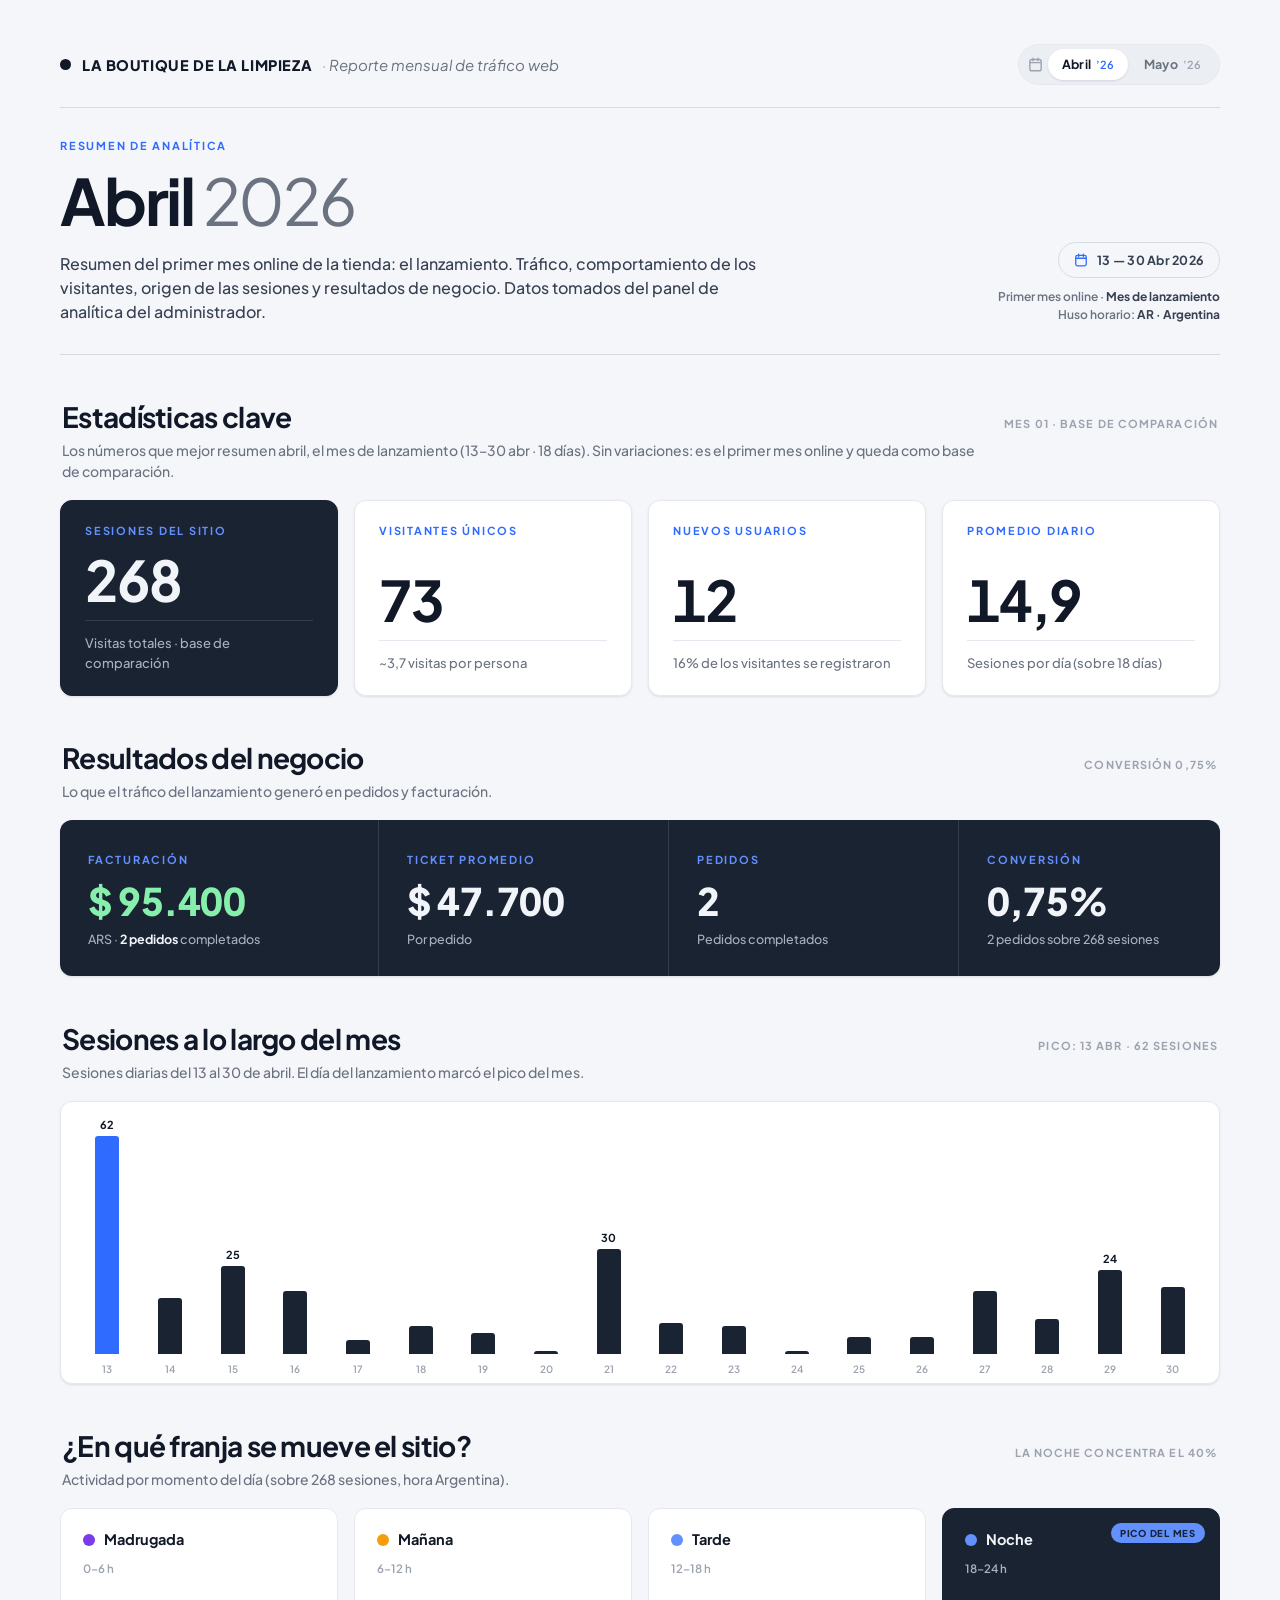
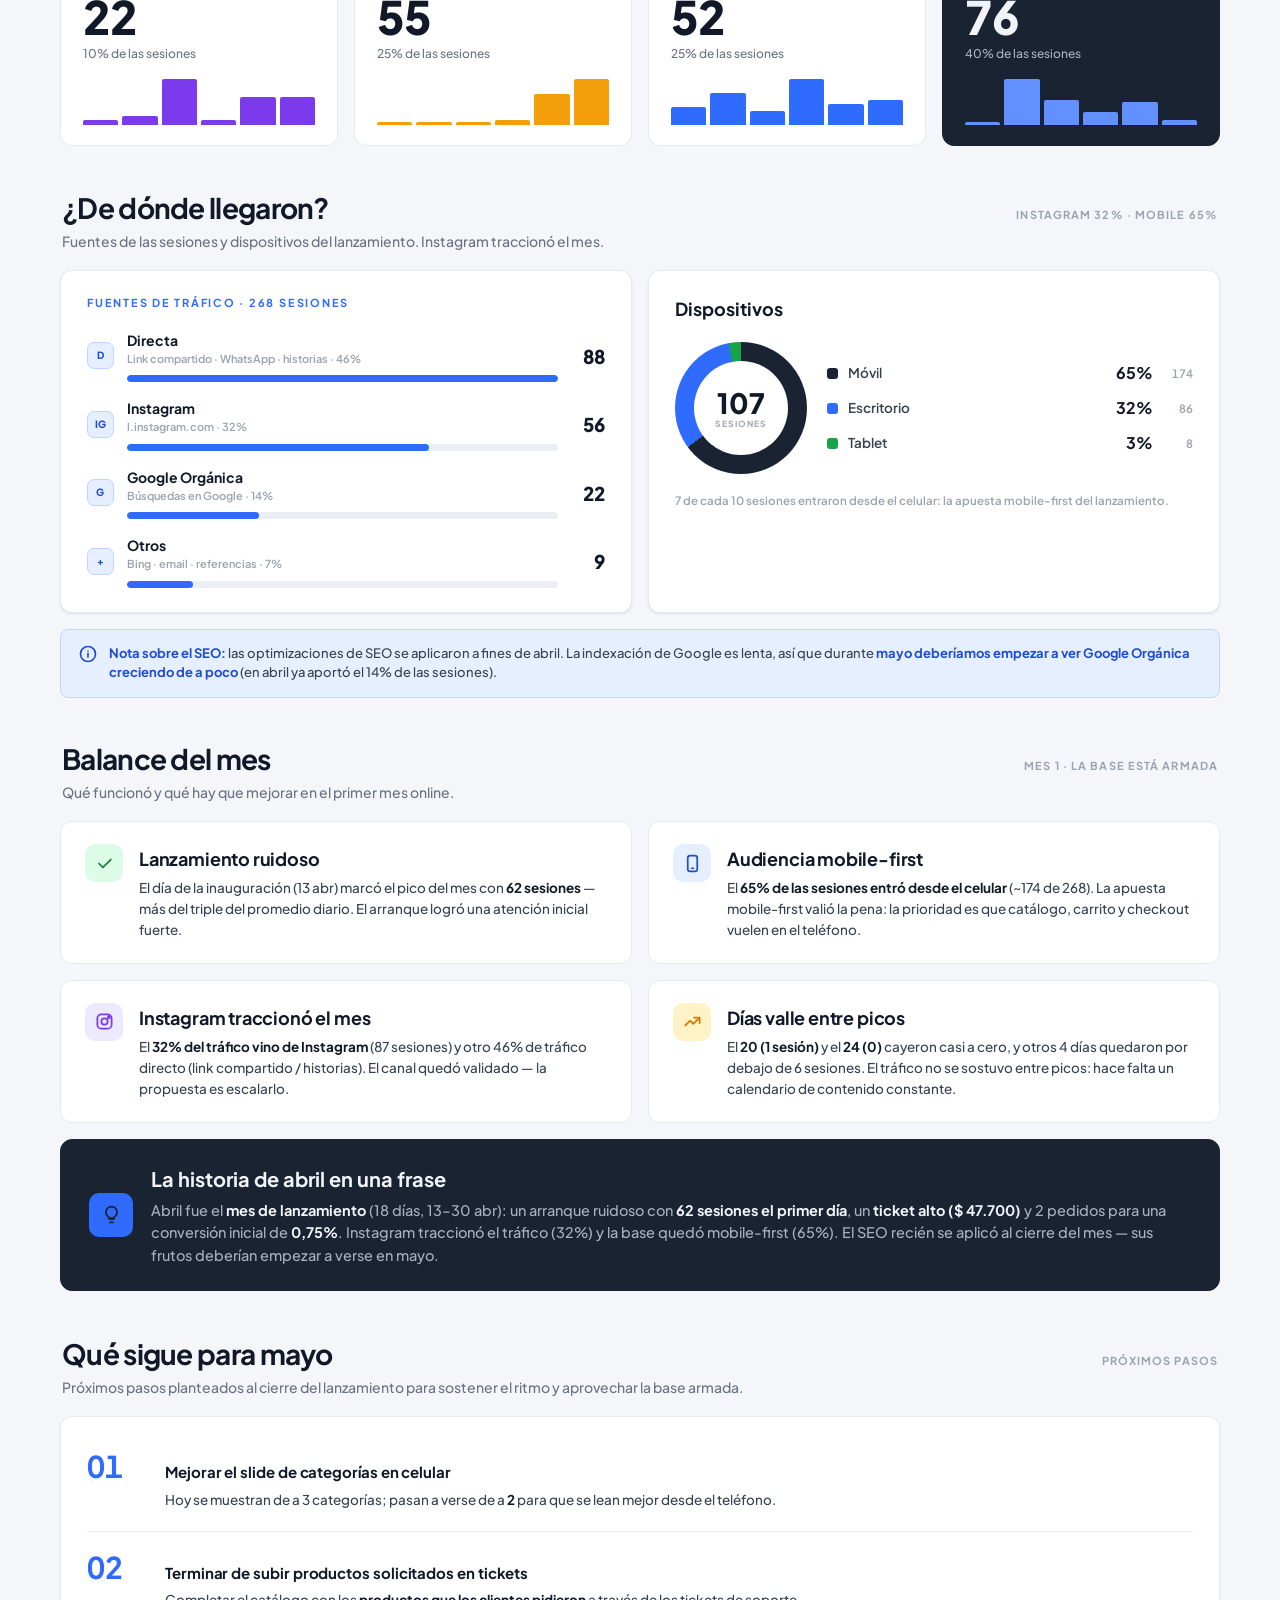
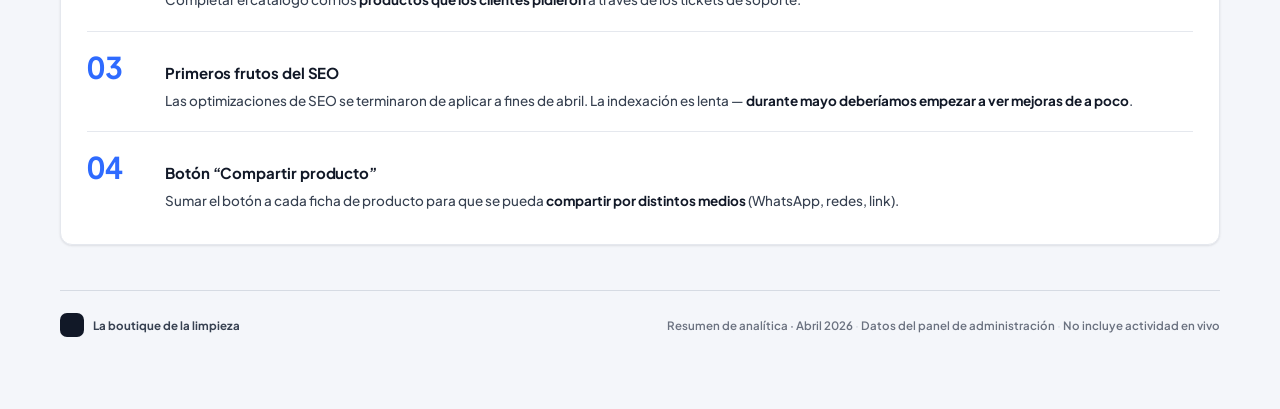
==== abril.html @ a16957ae "Agregar selector de meses y reporte de Abril 2026 - Nuevo selector de meses (.month-switch) en el he" ====
<!DOCTYPE html>
<html lang="es-AR">
<head>
<meta charset="UTF-8">
<meta name="viewport" content="width=device-width, initial-scale=1.0">
<title>Resumen de Analítica · Abril 2026 — La boutique de la limpieza</title>
<link rel="preconnect" href="https://fonts.googleapis.com">
<link rel="preconnect" href="https://fonts.gstatic.com" crossorigin>
<link href="https://fonts.googleapis.com/css2?family=Plus+Jakarta+Sans:wght@400;500;600;700;800&display=swap" rel="stylesheet">
<link rel="stylesheet" href="report.css">
</head>
<body>
<div class="page">

  <!-- ===================================================== HEADER -->
  <header class="report-head" data-screen-label="Encabezado">
    <div class="brand">
      <div class="brand-mark">lb</div>
      <div class="brand-name">
        <b>La boutique de la limpieza</b>
        <span>Reporte mensual de tráfico web</span>
      </div>
      <!-- Selector de meses · para sumar un mes nuevo, agregá un <a> y marcá .is-active el actual -->
      <nav class="month-switch" aria-label="Cambiar de mes">
        <span class="ms-ic" aria-hidden="true"><svg viewBox="0 0 24 24" fill="none" stroke="currentColor" stroke-width="2.2" stroke-linecap="round" stroke-linejoin="round"><rect x="3" y="4" width="18" height="18" rx="3"/><path d="M3 9h18M8 2v4M16 2v4"/></svg></span>
        <a class="ms-item is-active" href="abril.html" aria-current="page">Abril <i>’26</i></a>
        <a class="ms-item" href="index.html">Mayo <i>’26</i></a>
      </nav>
    </div>
    <div class="head-left">
      <p class="report-title">Resumen de Analítica</p>
      <h1 class="report-h1">Abril <em>2026</em></h1>
      <p class="report-desc">Resumen del primer mes online de la tienda: el lanzamiento. Tráfico, comportamiento de los visitantes, origen de las sesiones y resultados de negocio. Datos tomados del panel de analítica del administrador.</p>
    </div>
    <div class="head-right">
      <span class="range-pill">
        <svg viewBox="0 0 24 24" fill="none" stroke="currentColor" stroke-width="2.2" stroke-linecap="round" stroke-linejoin="round"><rect x="3" y="4" width="18" height="18" rx="3"/><path d="M3 9h18M8 2v4M16 2v4"/></svg>
        13 — 30 Abr 2026
      </span>
      <div class="head-meta">
        Primer mes online · <b>Mes de lanzamiento</b><br>
        Huso horario: <b>AR · Argentina</b>
      </div>
    </div>
  </header>

  <!-- ===================================================== HERO KPIs -->
  <section class="section" data-screen-label="KPIs principales">
    <div class="section-head">
      <div>
        <h2 class="section-title">Estadísticas clave</h2>
        <p class="section-sub">Los números que mejor resumen abril, el mes de lanzamiento (13–30 abr · 18 días). Sin variaciones: es el primer mes online y queda como base de comparación.</p>
      </div>
      <span class="section-note">Mes 01 · base de comparación</span>
    </div>
    <div class="grid g-4">
      <div class="card kpi dark">
        <span class="eyebrow">Sesiones del sitio</span>
        <div class="kpi-row">
          <span class="kpi-num tnum">268</span>
        </div>
        <span class="kpi-foot">Visitas totales · base de comparación</span>
      </div>
      <div class="card kpi">
        <span class="eyebrow">Visitantes únicos</span>
        <div class="kpi-row">
          <span class="kpi-num tnum">73</span>
        </div>
        <span class="kpi-foot">~3,7 visitas por persona</span>
      </div>
      <div class="card kpi">
        <span class="eyebrow">Nuevos usuarios</span>
        <div class="kpi-row">
          <span class="kpi-num tnum">12</span>
        </div>
        <span class="kpi-foot">16% de los visitantes se registraron</span>
      </div>
      <div class="card kpi">
        <span class="eyebrow">Promedio diario</span>
        <div class="kpi-row">
          <span class="kpi-num tnum">14,9</span>
        </div>
        <span class="kpi-foot">Sesiones por día (sobre 18 días)</span>
      </div>
    </div>
  </section>

  <!-- ===================================================== BUSINESS BAND -->
  <section class="section" data-screen-label="Resultados de negocio">
    <div class="section-head">
      <div>
        <h2 class="section-title">Resultados del negocio</h2>
        <p class="section-sub">Lo que el tráfico del lanzamiento generó en pedidos y facturación.</p>
      </div>
      <span class="section-note">Conversión 0,75%</span>
    </div>
    <div class="card biz">
      <div class="biz-grid">
        <div class="biz-cell">
          <span class="eyebrow">Facturación</span>
          <div class="biz-num money tnum">$ 95.400</div>
          <span class="biz-foot">ARS · <b>2 pedidos</b> completados</span>
        </div>
        <div class="biz-cell">
          <span class="eyebrow">Ticket promedio</span>
          <div class="biz-num tnum">$ 47.700</div>
          <span class="biz-foot">Por pedido</span>
        </div>
        <div class="biz-cell">
          <span class="eyebrow">Pedidos</span>
          <div class="biz-num tnum">2</div>
          <span class="biz-foot">Pedidos completados</span>
        </div>
        <div class="biz-cell">
          <span class="eyebrow">Conversión</span>
          <div class="biz-num tnum">0,75%</div>
          <span class="biz-foot">2 pedidos sobre 268 sesiones</span>
        </div>
      </div>
    </div>
  </section>

  <!-- ===================================================== DAILY TREND -->
  <section class="section" data-screen-label="Sesiones a lo largo del mes">
    <div class="section-head">
      <div>
        <h2 class="section-title">Sesiones a lo largo del mes</h2>
        <p class="section-sub">Sesiones diarias del 13 al 30 de abril. El día del lanzamiento marcó el pico del mes.</p>
      </div>
      <span class="section-note">Pico: 13 abr · 62 sesiones</span>
    </div>
    <div class="card chart-wrap">
      <div class="bars" id="dailyBars"></div>
      <div class="axis-row" id="dailyAxis"></div>
    </div>
  </section>

  <!-- ===================================================== TIME OF DAY -->
  <section class="section" data-screen-label="Cuándo nos visitan">
    <div class="section-head">
      <div>
        <h2 class="section-title">¿En qué franja se mueve el sitio?</h2>
        <p class="section-sub">Actividad por momento del día (sobre 268 sesiones, hora Argentina).</p>
      </div>
      <span class="section-note">La noche concentra el 40%</span>
    </div>
    <div class="tod-grid" id="todGrid"></div>
  </section>

  <!-- ===================================================== ORIGEN / SOURCES + DEVICES -->
  <section class="section" data-screen-label="De dónde llegan">
    <div class="section-head">
      <div>
        <h2 class="section-title">¿De dónde llegaron?</h2>
        <p class="section-sub">Fuentes de las sesiones y dispositivos del lanzamiento. Instagram traccionó el mes.</p>
      </div>
      <span class="section-note">Instagram 32% · Mobile 65%</span>
    </div>
    <div class="grid g-2">
      <div class="card pad">
        <div class="section-head" style="margin:0 0 18px;">
          <span class="eyebrow">Fuentes de tráfico · 268 sesiones</span>
        </div>
        <div class="bar-list" id="sources"></div>
      </div>
      <div class="card donut-card">
        <h4>Dispositivos</h4>
        <div class="donut-body">
          <div class="donut" id="donutDevice"><div class="donut-center"><span class="dc-label">Sesiones</span><span class="dc-num">268</span></div></div>
          <div class="legend" id="legendDevice"></div>
        </div>
        <p style="font-size:11.5px; color:var(--label); font-weight:600; margin:18px 0 0; line-height:1.5;">7 de cada 10 sesiones entraron desde el celular: la apuesta mobile-first del lanzamiento.</p>
      </div>
    </div>

    <div class="cmp-note" style="margin-top:16px; margin-bottom:0;">
      <svg viewBox="0 0 24 24" fill="none" stroke="currentColor" stroke-width="2.2" stroke-linecap="round" stroke-linejoin="round"><circle cx="12" cy="12" r="10"/><path d="M12 16v-5M12 8h.01"/></svg>
      <p><b>Nota sobre el SEO:</b> las optimizaciones de SEO se aplicaron a fines de abril. La indexación de Google es lenta, así que durante <b>mayo deberíamos empezar a ver Google Orgánica creciendo de a poco</b> (en abril ya aportó el 14% de las sesiones).</p>
    </div>
  </section>

  <!-- ===================================================== INSIGHTS / BALANCE -->
  <section class="section" data-screen-label="Balance del mes">
    <div class="section-head">
      <div>
        <h2 class="section-title">Balance del mes</h2>
        <p class="section-sub">Qué funcionó y qué hay que mejorar en el primer mes online.</p>
      </div>
      <span class="section-note">Mes 1 · la base está armada</span>
    </div>
    <div class="insight-grid">
      <div class="insight">
        <div class="insight-ic ic-green"><svg viewBox="0 0 24 24" fill="none" stroke="currentColor" stroke-width="2.2" stroke-linecap="round" stroke-linejoin="round"><path d="M5 12l5 5L20 7"/></svg></div>
        <div>
          <h4>Lanzamiento ruidoso</h4>
          <p>El día de la inauguración (13 abr) marcó el pico del mes con <b>62 sesiones</b> — más del triple del promedio diario. El arranque logró una atención inicial fuerte.</p>
        </div>
      </div>
      <div class="insight">
        <div class="insight-ic ic-blue"><svg viewBox="0 0 24 24" fill="none" stroke="currentColor" stroke-width="2.2" stroke-linecap="round" stroke-linejoin="round"><rect x="6" y="2" width="12" height="20" rx="3"/><path d="M11 18h2"/></svg></div>
        <div>
          <h4>Audiencia mobile-first</h4>
          <p>El <b>65% de las sesiones entró desde el celular</b> (~174 de 268). La apuesta mobile-first valió la pena: la prioridad es que catálogo, carrito y checkout vuelen en el teléfono.</p>
        </div>
      </div>
      <div class="insight">
        <div class="insight-ic ic-purple"><svg viewBox="0 0 24 24" fill="none" stroke="currentColor" stroke-width="2.2" stroke-linecap="round" stroke-linejoin="round"><rect x="3" y="3" width="18" height="18" rx="5"/><circle cx="12" cy="12" r="4"/><circle cx="17.5" cy="6.5" r="1.3"/></svg></div>
        <div>
          <h4>Instagram traccionó el mes</h4>
          <p>El <b>32% del tráfico vino de Instagram</b> (87 sesiones) y otro 46% de tráfico directo (link compartido / historias). El canal quedó validado — la propuesta es escalarlo.</p>
        </div>
      </div>
      <div class="insight">
        <div class="insight-ic ic-amber"><svg viewBox="0 0 24 24" fill="none" stroke="currentColor" stroke-width="2.2" stroke-linecap="round" stroke-linejoin="round"><path d="M3 17l6-6 4 4 7-7"/><path d="M14 7h7v7"/></svg></div>
        <div>
          <h4>Días valle entre picos</h4>
          <p>El <b>20 (1 sesión)</b> y el <b>24 (0)</b> cayeron casi a cero, y otros 4 días quedaron por debajo de 6 sesiones. El tráfico no se sostuvo entre picos: hace falta un calendario de contenido constante.</p>
        </div>
      </div>
    </div>

    <div class="takeaway">
      <div class="insight-ic"><svg viewBox="0 0 24 24" fill="none" stroke="currentColor" stroke-width="2.2" stroke-linecap="round" stroke-linejoin="round"><path d="M9 18h6M10 22h4M12 2a7 7 0 0 0-4 12.7c.6.5 1 1.2 1 2h6c0-.8.4-1.5 1-2A7 7 0 0 0 12 2z"/></svg></div>
      <div>
        <h4>La historia de abril en una frase</h4>
        <p>Abril fue el <b>mes de lanzamiento</b> (18 días, 13–30 abr): un arranque ruidoso con <b>62 sesiones el primer día</b>, un <b>ticket alto ($ 47.700)</b> y 2 pedidos para una conversión inicial de <b>0,75%</b>. Instagram traccionó el tráfico (32%) y la base quedó mobile-first (65%). El SEO recién se aplicó al cierre del mes — sus frutos deberían empezar a verse en mayo.</p>
      </div>
    </div>
  </section>

  <!-- ===================================================== PRÓXIMO MES -->
  <section class="section" data-screen-label="Qué sigue para mayo">
    <div class="section-head">
      <div>
        <h2 class="section-title">Qué sigue para mayo</h2>
        <p class="section-sub">Próximos pasos planteados al cierre del lanzamiento para sostener el ritmo y aprovechar la base armada.</p>
      </div>
      <span class="section-note">Próximos pasos</span>
    </div>
    <div class="card pad next-list">
      <div class="nl-row">
        <span class="nl-n">01</span>
        <div class="nl-body">
          <h5>Mejorar el slide de categorías en celular</h5>
          <p>Hoy se muestran de a 3 categorías; pasan a verse de a <b>2</b> para que se lean mejor desde el teléfono.</p>
        </div>
      </div>
      <div class="nl-row">
        <span class="nl-n">02</span>
        <div class="nl-body">
          <h5>Terminar de subir productos solicitados en tickets</h5>
          <p>Completar el catálogo con los <b>productos que los clientes pidieron</b> a través de los tickets de soporte.</p>
        </div>
      </div>
      <div class="nl-row">
        <span class="nl-n">03</span>
        <div class="nl-body">
          <h5>Primeros frutos del SEO</h5>
          <p>Las optimizaciones de SEO se terminaron de aplicar a fines de abril. La indexación es lenta — <b>durante mayo deberíamos empezar a ver mejoras de a poco</b>.</p>
        </div>
      </div>
      <div class="nl-row">
        <span class="nl-n">04</span>
        <div class="nl-body">
          <h5>Botón “Compartir producto”</h5>
          <p>Sumar el botón a cada ficha de producto para que se pueda <b>compartir por distintos medios</b> (WhatsApp, redes, link).</p>
        </div>
      </div>
    </div>
  </section>

  <!-- ===================================================== FOOTER -->
  <footer class="report-foot">
    <span class="ft-brand">
      <span class="brand-mark" style="width:24px;height:24px;font-size:11px;border-radius:7px;">lb</span>
      La boutique de la limpieza
    </span>
    <span>Resumen de analítica · Abril 2026 <span class="dotsep">·</span> Datos del panel de administración <span class="dotsep">·</span> No incluye actividad en vivo</span>
  </footer>

</div>

<script src="charts-abril.js"></script>
<script src="animations.js"></script>
<template id="__bundler_thumbnail">
<svg viewBox="0 0 100 100" xmlns="http://www.w3.org/2000/svg">
  <rect width="100" height="100" rx="20" fill="#2f6bff"/>
  <rect x="30" y="52" width="9" height="18" rx="2.5" fill="#bcd0ff"/>
  <rect x="45.5" y="40" width="9" height="30" rx="2.5" fill="#ffffff"/>
  <rect x="61" y="30" width="9" height="40" rx="2.5" fill="#8fe3b6"/>
  <circle cx="34.5" cy="34" r="4" fill="#ffffff"/>
  <path d="M34.5 34 L50 26 L65.5 22" stroke="#ffffff" stroke-width="3" fill="none" stroke-linecap="round" stroke-linejoin="round"/>
</svg>
</template>
</body>
</html>
---- report.css ----
/* ============================================================
   La Boutique de la Limpieza — Editorial report system "DE CASO"
   Lifted from the April 2026 PDF: warm cream surfaces, high-contrast
   serif display (italic + bold roman), gold/camel accent, and a card
   system mixing near-black, cream and gold cards with serif numerals.
   ============================================================ */

:root {
  /* ---- type (unified sans, modern dashboard look) ---- */
  --sans: "Plus Jakarta Sans", "Hanken Grotesk", "Inter", -apple-system, BlinkMacSystemFont, "Segoe UI", sans-serif;
  --serif: var(--sans);

  /* ---- light surfaces (admin-panel style) ---- */
  --bg: #F4F6FA;          /* page bg — cool light gray */
  --bg-2: #EBEEF3;        /* track / well */
  --card: #FFFFFF;        /* pure white card */
  --ink-card: #1A2332;    /* dark navy card (used sparingly) */
  --ink-card-2: #243049;
  --gold-card: #2F6BFF;   /* primary blue accent fill (was camel gold) */
  --border: #E5E8EE;      /* cool hairline */
  --border-strong: #D6DBE3;
  --border-dark: rgba(255,255,255,.12);

  /* ---- ink ---- */
  --ink: #111827;         /* near-black text */
  --ink-2: #374151;       /* dark gray */
  --ink-3: #6B7280;       /* medium gray */
  --label: #9CA3AF;       /* muted label */
  --on-dark: #F1F4F9;     /* text on dark cards */
  --on-dark-soft: #A8B0C2;
  --on-gold: #FFFFFF;     /* text on blue accent cards */
  --on-gold-soft: #DCE6FF;

  /* ---- BLUE accent (mapped over former gold tokens for HTML compat) ---- */
  --gold: #2F6BFF;        /* primary blue (eyebrows / accents) */
  --gold-bright: #6390FF; /* blue lighter (for dark backgrounds) */
  --gold-deep: #1F4DCF;   /* blue darker */
  --gold-soft: #E6EFFF;   /* blue tint background */
  --gold-line: #BFD4FF;   /* blue light border */

  /* ---- chart spectrum (modern, cool) ---- */
  --c-indigo: #6366F1;
  --c-orange: #F59E0B;
  --c-yellow: #FCD34D;
  --c-tan:    #2F6BFF;

  /* ---- semantics (clean, dashboard) ---- */
  --green: #16A34A;
  --green-ink: #15803D;
  --green-050: #DCFCE7;
  --red: #DC2626;
  --red-050: #FEE2E2;
  --amber: #D97706;
  --amber-050: #FEF3C7;
  --purple: #7C3AED;
  --purple-050: #EDE9FE;

  /* ---- shape ---- */
  --r-card: 12px;
  --r-inner: 8px;
  --r-pill: 999px;
  --sh-card: 0 1px 2px rgba(17,24,39,.05), 0 1px 3px rgba(17,24,39,.06);
  --sh-soft: 0 1px 2px rgba(17,24,39,.04), 0 12px 28px -14px rgba(17,24,39,.14);

  --maxw: 1240px;
}

* { box-sizing: border-box; }
html { -webkit-text-size-adjust: 100%; }

body {
  margin: 0;
  font-family: var(--sans);
  background: var(--bg);
  color: var(--ink);
  line-height: 1.5;
  font-weight: 500;
  -webkit-font-smoothing: antialiased;
  text-rendering: optimizeLegibility;
}

.page { max-width: var(--maxw); margin: 0 auto; padding: 44px 40px 72px; }

.tnum { font-variant-numeric: tabular-nums; font-feature-settings: "tnum" 1; }
.serif { font-family: var(--serif); }

/* ------------------------------------------------------------ section scaffolding */
.section { margin-top: 46px; }
.section-head {
  display: flex; align-items: baseline; justify-content: space-between;
  gap: 18px; margin: 0 2px 18px;
}
.section-title {
  font-family: var(--serif);
  font-size: 28px; font-weight: 700; letter-spacing: -0.025em;
  color: var(--ink); margin: 0; line-height: 1.15;
}
.section-sub { font-size: 14px; color: var(--ink-3); margin: 7px 0 0; font-weight: 500; }
.section-note {
  font-size: 11px; color: var(--label); font-weight: 700; white-space: nowrap;
  letter-spacing: .1em; text-transform: uppercase;
}

.eyebrow {
  font-size: 11px; font-weight: 700; letter-spacing: .16em; text-transform: uppercase;
  color: var(--gold);
}

/* ------------------------------------------------------------ card */
.card {
  background: var(--card);
  border: 1px solid var(--border);
  border-radius: var(--r-card);
  box-shadow: var(--sh-card);
}
.card.pad { padding: 24px 26px; }

.grid { display: grid; gap: 16px; }
.g-2 { grid-template-columns: repeat(2, 1fr); }
.g-3 { grid-template-columns: repeat(3, 1fr); }
.g-4 { grid-template-columns: repeat(4, 1fr); }

/* ============================================================ HEADER (web report) */
.report-head {
  position: relative;
  display: grid;
  grid-template-columns: minmax(0, 1fr) auto;
  grid-template-areas:
    "brand brand"
    "title meta";
  column-gap: 28px;
  padding: 0 0 30px;
  border-bottom: 1px solid var(--border-strong);
}
.report-head::after { display: none; }
.report-head .head-left { grid-area: title; }

/* top utility bar (brand + month switcher) */
.brand {
  grid-area: brand;
  display: flex; align-items: center; gap: 11px; flex-wrap: wrap; row-gap: 12px;
  padding-bottom: 22px; margin-bottom: 0;
  border-bottom: 1px solid var(--border-strong);
}
.brand-mark {
  width: 11px; height: 11px; border-radius: 50%;
  background: var(--ink); color: transparent;
  display: inline-block; font-size: 0; box-shadow: none; flex: none;
}
.brand-name { display: flex; align-items: baseline; gap: 10px; line-height: 1; }
.brand-name b { font-size: 14.5px; font-weight: 800; letter-spacing: .04em; text-transform: uppercase; color: var(--ink); }
.brand-name span {
  font-family: var(--serif); font-style: italic; font-size: 15px;
  color: var(--ink-3); font-weight: 400; letter-spacing: 0; text-transform: none;
}
.brand-name span::before { content: "·  "; color: var(--label); font-style: normal; }

.report-title {
  font-size: 11px; font-weight: 700; color: var(--gold);
  letter-spacing: .16em; text-transform: uppercase; margin: 30px 0 14px;
}
.report-h1 {
  font-family: var(--serif);
  font-size: 64px; font-weight: 700; letter-spacing: -0.035em;
  margin: 0; color: var(--ink); line-height: 1.0;
}
.report-h1 em { font-style: normal; font-weight: 400; color: var(--ink-3); }
.report-desc {
  font-size: 16px; color: var(--ink-2); margin: 20px 0 0; max-width: 60ch; font-weight: 500;
}

.head-right { display: flex; flex-direction: column; align-items: flex-end; gap: 12px; }
.range-pill {
  display: inline-flex; align-items: center; gap: 9px;
  background: transparent; border: 1px solid var(--border-strong);
  color: var(--ink-2); font-weight: 700; font-size: 12.5px;
  padding: 8px 15px; border-radius: var(--r-pill); white-space: nowrap;
  letter-spacing: .02em;
}
.range-pill svg { width: 14px; height: 14px; color: var(--gold); }
.head-meta { text-align: right; font-size: 12px; color: var(--ink-3); font-weight: 600; }
.head-meta b { color: var(--ink-2); }

/* the web-report header: date + meta sit bottom-right, aligned with the title */
.report-head .head-right {
  grid-area: meta;
  position: static;
  align-self: end;
  flex-direction: column; align-items: flex-end;
  gap: 10px; height: auto;
}

/* ---- month switcher (segmented control) ---- */
.month-switch {
  margin-left: auto;
  display: inline-flex; align-items: center; gap: 2px;
  padding: 4px 4px 4px 9px;
  background: var(--bg-2);
  border: 1px solid var(--border);
  border-radius: var(--r-pill);
}
.month-switch .ms-ic { display: inline-flex; color: var(--label); margin-right: 3px; }
.month-switch .ms-ic svg { width: 15px; height: 15px; }
.ms-item {
  display: inline-flex; align-items: baseline; gap: 5px;
  padding: 6px 14px; border-radius: var(--r-pill);
  font-size: 12.5px; font-weight: 700; color: var(--ink-3);
  text-decoration: none; letter-spacing: .01em; white-space: nowrap;
  transition: background .15s ease, color .15s ease, box-shadow .15s ease;
}
.ms-item i { font-style: normal; font-size: 11px; font-weight: 600; color: var(--label); }
.ms-item:hover { color: var(--ink); background: rgba(17,24,39,.05); }
.ms-item.is-active { background: var(--card); color: var(--ink); box-shadow: var(--sh-card); cursor: default; }
.ms-item.is-active i { color: var(--gold); }

/* header stacks on narrow screens */
@media (max-width: 720px) {
  .report-head {
    grid-template-columns: 1fr;
    grid-template-areas: "brand" "title" "meta";
  }
  .report-head .head-right { align-items: flex-start; margin-top: 18px; }
  .head-meta { text-align: left; }
  .month-switch { margin-left: 0; }
}

/* ============================================================ KPI cards */
.kpi {
  position: relative;
  padding: 22px 24px 22px;
  display: flex; flex-direction: column; gap: 0;
  min-height: 196px;
}
.kpi::before { display: none; }
.kpi .eyebrow { color: var(--gold); }
.kpi-row { display: flex; align-items: flex-start; justify-content: space-between; gap: 10px; margin-top: auto; }
.kpi-num {
  font-family: var(--serif);
  font-size: 56px; font-weight: 700; letter-spacing: -0.035em;
  color: var(--ink); line-height: 1.0;
}
.kpi-num small { font-size: 30px; font-weight: 700; margin-right: 1px; }
.kpi-foot {
  font-size: 13px; color: var(--ink-3); font-weight: 500; margin-top: 13px;
  padding-top: 13px; border-top: 1px solid var(--border);
}
.kpi-cap { font-size: 13.5px; color: var(--ink-2); font-weight: 500; margin-top: 9px; }

/* dark KPI variant */
.kpi.dark { background: var(--ink-card); border-color: var(--ink-card); }
.kpi.dark .eyebrow { color: var(--gold-bright); }
.kpi.dark .kpi-num { color: var(--on-dark); }
.kpi.dark .kpi-cap { color: var(--on-dark-soft); }
.kpi.dark .kpi-foot { color: var(--on-dark-soft); border-top-color: var(--border-dark); }

/* gold KPI variant */
.kpi.gold { background: var(--gold-card); border-color: var(--gold-card); }
.kpi.gold .eyebrow { color: var(--on-gold-soft); }
.kpi.gold .kpi-num { color: var(--on-gold); }
.kpi.gold .kpi-cap { color: var(--on-gold); opacity: .92; }
.kpi.gold .kpi-foot { color: var(--on-gold); opacity: .92; border-top-color: rgba(255,255,255,.22); }

/* tiny corner icon for kpi cards */
.kpi-ic { position: absolute; top: 22px; right: 24px; width: 17px; height: 17px; color: var(--gold); opacity: .85; }
.kpi.dark .kpi-ic { color: var(--gold-bright); }
.kpi.gold .kpi-ic { color: var(--on-gold); opacity: .8; }

/* delta pill */
.delta {
  display: inline-flex; align-items: center; gap: 4px;
  font-size: 12px; font-weight: 700; font-family: var(--sans);
  padding: 4px 10px; border-radius: var(--r-pill); white-space: nowrap; letter-spacing: .01em;
}
.delta.up { background: var(--green-050); color: var(--green-ink); }
.delta.down { background: var(--red-050); color: var(--red); }
.delta.flat { background: var(--bg-2); color: var(--ink-3); }

/* ============================================================ BUSINESS BAND */
.biz { background: var(--ink-card); border: none; color: var(--on-dark); border-radius: var(--r-card); }
.biz .biz-grid { display: grid; grid-template-columns: 1.1fr 1fr 1fr .9fr; gap: 0; }
.biz-cell { padding: 26px 28px; border-right: 1px solid var(--border-dark); }
.biz-cell:last-child { border-right: none; }
.biz-cell .eyebrow { color: var(--gold-bright); }
.biz-num { font-family: var(--serif); font-size: 38px; font-weight: 800; letter-spacing: -0.02em; margin: 12px 0 6px; color: var(--on-dark); line-height: 1; }
.biz-num.money { color: #86EFAC; }
.biz-foot { font-size: 12.5px; color: var(--on-dark-soft); font-weight: 500; }
.biz-foot b { color: var(--on-dark); font-weight: 700; }

/* ============================================================ FUNNEL */
.funnel { display: flex; flex-direction: column; gap: 12px; }
.funnel-row { display: grid; grid-template-columns: 150px 1fr 104px; align-items: center; gap: 16px; }
.funnel-label { font-size: 14px; font-weight: 700; color: var(--ink); }
.funnel-label small { display: block; font-size: 11px; color: var(--label); font-weight: 600; margin-top: 1px; }
.funnel-bar-track { height: 30px; border-radius: 7px; background: var(--bg-2); overflow: hidden; }
.funnel-bar { height: 100%; border-radius: 7px; background: var(--gold-card); display: flex; align-items: center; }
.funnel-bar.tail { background: var(--ink-card); }
.funnel-val { font-family: var(--serif); font-size: 22px; font-weight: 800; color: var(--ink); text-align: right; }
.funnel-rate { font-size: 11px; font-weight: 600; color: var(--ink-3); font-family: var(--sans); }

/* ============================================================ DAILY CHART */
.chart-wrap { padding: 12px 14px 6px; }
.bars { display: flex; align-items: flex-end; gap: 6px; height: 240px; padding: 22px 4px 0; }
.bar-col { flex: 1; display: flex; flex-direction: column; align-items: center; height: 100%; justify-content: flex-end; min-width: 0; }
.bar { width: 100%; max-width: 24px; border-radius: 3px 3px 0 0; background: var(--ink-card); position: relative; }
.bar.peak { background: var(--gold-card); }
.bar-cap { position: absolute; top: -19px; left: 50%; transform: translateX(-50%); font-size: 11px; font-weight: 700; color: var(--ink); white-space: nowrap; font-family: var(--serif); }
.bar-x { font-size: 10px; color: var(--label); font-weight: 600; margin-top: 8px; white-space: nowrap; }
.axis-row { display: flex; gap: 6px; padding: 0 4px; }
.axis-row .bar-col { height: auto; }
.chart-legend { display: flex; align-items: center; gap: 16px; justify-content: flex-end; }
.chart-legend span { display: inline-flex; align-items: center; gap: 6px; font-size: 11px; font-weight: 600; color: var(--ink-3); letter-spacing: .04em; text-transform: uppercase; }
.chart-legend i { width: 10px; height: 10px; border-radius: 2px; }

/* ============================================================ TIME OF DAY */
.tod-grid { display: grid; grid-template-columns: repeat(4, 1fr); gap: 16px; }
.tod { padding: 20px 22px; border-radius: var(--r-card); border: 1px solid var(--border); background: var(--card); position: relative; overflow: hidden; }
.tod.is-peak { background: var(--ink-card); border-color: var(--ink-card); }
.tod-top { display: flex; align-items: center; justify-content: space-between; gap: 8px; margin-bottom: 4px; }
.tod-name { display: flex; align-items: center; gap: 9px; font-weight: 700; font-size: 14.5px; color: var(--ink); }
.tod.is-peak .tod-name { color: var(--on-dark); }
.tod-dot { width: 12px; height: 12px; border-radius: 50%; flex: none; }
.tod-hours { font-size: 11.5px; color: var(--label); font-weight: 600; }
.tod.is-peak .tod-hours { color: var(--on-dark-soft); }
.tod-num { font-family: var(--serif); font-size: 46px; font-weight: 800; letter-spacing: -0.02em; line-height: 1; margin-top: 14px; color: var(--ink); }
.tod.is-peak .tod-num { color: var(--on-dark); }
.tod-share { font-size: 12px; color: var(--ink-3); font-weight: 500; margin-top: 6px; }
.tod.is-peak .tod-share { color: var(--on-dark-soft); }
.tod-spark { display: flex; align-items: flex-end; gap: 4px; height: 46px; margin-top: 16px; }
.tod-spark i { flex: 1; border-radius: 2px 2px 0 0; min-height: 3px; display: block; }
.peak-tag { position: absolute; top: 14px; right: 14px; background: var(--gold-bright); color: var(--ink-card); font-size: 9.5px; font-weight: 800; letter-spacing: .08em; padding: 3px 9px; border-radius: var(--r-pill); text-transform: uppercase; }

/* ============================================================ DONUTS */
.donut-card { padding: 24px 26px; }
.donut-card > h4 { font-family: var(--serif); font-size: 18px; font-weight: 700; margin: 0 0 20px; color: var(--ink); }
.donut-card.on-dark { background: var(--ink-card); border-color: var(--ink-card); }
.donut-card.on-dark > h4 { color: var(--on-dark); }
.donut-body { display: flex; align-items: center; gap: 20px; }
.donut { width: 132px; height: 132px; border-radius: 50%; flex: none; position: relative; }
.donut::after { content: ""; position: absolute; inset: 19px; background: var(--card); border-radius: 50%; }
.donut-card.on-dark .donut::after { background: var(--ink-card); }
.donut-center { position: absolute; inset: 0; display: flex; flex-direction: column; align-items: center; justify-content: center; gap: 2px; text-align: center; z-index: 2; line-height: 1; }
.donut-center .dc-num { font-family: var(--serif); font-size: 28px; font-weight: 800; color: var(--ink); letter-spacing: -0.01em; line-height: 1; order: 1; }
.donut-center .dc-label { font-size: 8.5px; font-weight: 700; letter-spacing: .12em; text-transform: uppercase; color: var(--label); line-height: 1.1; max-width: 80px; order: 2; }
.donut-card.on-dark .dc-num { color: var(--on-dark); }
.legend { display: flex; flex-direction: column; gap: 11px; flex: 1; min-width: 0; }
.legend-row { display: flex; align-items: center; gap: 10px; font-size: 13.5px; }
.legend-dot { width: 11px; height: 11px; border-radius: 3px; flex: none; }
.legend-name { color: var(--ink-2); font-weight: 600; flex: 1; }
.legend-pct { font-family: var(--serif); font-weight: 700; color: var(--ink); font-size: 16px; }
.legend-cnt { color: var(--label); font-weight: 600; font-size: 11.5px; min-width: 30px; text-align: right; }
.donut-card.on-dark .legend-name { color: var(--on-dark); }
.donut-card.on-dark .legend-pct { color: var(--on-dark); }
.donut-card.on-dark .legend-cnt { color: var(--on-dark-soft); }

/* ============================================================ BAR LIST (geo, sources) */
.bar-list { display: flex; flex-direction: column; gap: 16px; }
.bl-row { display: grid; grid-template-columns: auto 1fr auto; align-items: center; gap: 13px; }
.flag { width: 27px; height: 27px; border-radius: 7px; flex: none; background: var(--gold-soft); border: 1px solid var(--gold-line); display: grid; place-items: center; font-size: 10px; font-weight: 800; color: var(--gold-deep); letter-spacing: .02em; }
.bl-main { min-width: 0; }
.bl-name { font-size: 14px; font-weight: 700; color: var(--ink); display: flex; align-items: center; gap: 8px; }
.bl-sub { font-size: 11px; color: var(--label); font-weight: 600; }
.bl-track { height: 7px; border-radius: 6px; background: var(--bg-2); margin-top: 8px; overflow: hidden; }
.bl-fill { height: 100%; border-radius: 6px; background: var(--gold-card); }
.bl-fill.alt { background: var(--ink-card); }
.bl-val { font-family: var(--serif); font-size: 19px; font-weight: 800; color: var(--ink); text-align: right; min-width: 34px; }
/* dark bar-list */
.card.on-dark { background: var(--ink-card); border-color: var(--ink-card); }
.card.on-dark .eyebrow { color: var(--gold-bright); }
.card.on-dark .bl-name { color: var(--on-dark); }
.card.on-dark .bl-val { color: var(--on-dark); }
.card.on-dark .bl-track { background: rgba(255,255,255,.10); }
.card.on-dark .section-note { color: var(--on-dark-soft); }

/* count rows (top pages) */
.row-list { display: flex; flex-direction: column; }
.rl { display: flex; align-items: center; justify-content: space-between; gap: 12px; padding: 12px 2px; border-bottom: 1px solid var(--border); }
.rl:last-child { border-bottom: none; }
.rl-name { font-size: 14px; font-weight: 600; color: var(--ink-2); }
.rl-name code { font-family: var(--sans); color: var(--ink); font-weight: 700; }
.count-pill { font-family: var(--serif); background: transparent; color: var(--ink); font-weight: 800; font-size: 18px; padding: 0; min-width: 34px; text-align: right; }

/* chips */
.chips { display: flex; flex-wrap: wrap; gap: 8px; }
.chip { display: inline-flex; align-items: center; gap: 7px; background: transparent; border: 1px solid var(--border-strong); padding: 7px 13px; border-radius: var(--r-pill); font-size: 13px; font-weight: 600; color: var(--ink-2); }
.chip b { color: var(--gold-deep); font-weight: 800; font-family: var(--serif); font-size: 14px; }

/* ============================================================ INSIGHTS */
.insight-grid { display: grid; grid-template-columns: repeat(2, 1fr); gap: 16px; }
.insight { padding: 22px 24px; border-radius: var(--r-card); background: var(--card); border: 1px solid var(--border); display: grid; grid-template-columns: auto 1fr; gap: 16px; align-items: start; }
.insight-ic { width: 38px; height: 38px; border-radius: 10px; flex: none; display: grid; place-items: center; }
.insight-ic svg { width: 19px; height: 19px; }
.ic-blue { background: var(--gold-soft); color: var(--gold-deep); }
.ic-green { background: var(--green-050); color: var(--green-ink); }
.ic-amber { background: var(--amber-050); color: var(--amber); }
.ic-purple { background: var(--purple-050); color: var(--purple); }
.insight h4 { font-family: var(--serif); font-size: 18px; font-weight: 700; margin: 1px 0 6px; color: var(--ink); letter-spacing: -0.01em; }
.insight p { font-size: 13.5px; color: var(--ink-2); margin: 0; line-height: 1.55; font-weight: 500; }
.insight p b { color: var(--ink); font-weight: 700; }

.takeaway { margin-top: 16px; padding: 24px 28px; border-radius: var(--r-card); background: var(--ink-card); border: 1px solid var(--ink-card); display: grid; grid-template-columns: auto 1fr; gap: 18px; align-items: center; }
.takeaway .insight-ic { width: 44px; height: 44px; background: var(--gold-card); color: var(--ink-card); }
.takeaway h4 { font-family: var(--serif); font-size: 20px; margin: 0 0 5px; font-weight: 700; color: var(--on-dark); }
.takeaway p { font-size: 14.5px; color: var(--on-dark-soft); margin: 0; font-weight: 500; line-height: 1.55; }
.takeaway p b { color: var(--on-dark); font-weight: 700; }

/* ============================================================ INSIGHT BAND (recurring strip) */
.band { display: flex; align-items: center; gap: 12px; border-radius: var(--r-inner); padding: 14px 20px; font-size: 13.5px; font-weight: 500; line-height: 1.45; }
.band.dark { background: var(--ink-card); color: var(--on-dark-soft); }
.band.dark b { color: var(--gold-bright); font-weight: 700; }
.band.dark em { color: var(--on-dark); font-style: normal; font-weight: 600; }
.band.gold { background: var(--gold-soft); color: var(--ink-2); border: 1px solid var(--gold-line); }
.band.gold b { color: var(--gold-deep); font-weight: 700; }

/* ============================================================ COMPARISON */
.cmp-note { display: flex; gap: 12px; align-items: flex-start; background: var(--gold-soft); border: 1px solid var(--gold-line); border-radius: var(--r-inner); padding: 14px 18px; margin-bottom: 18px; }
.cmp-note svg { width: 18px; height: 18px; color: var(--gold-deep); flex: none; margin-top: 1px; }
.cmp-note p { margin: 0; font-size: 13px; color: var(--ink-2); font-weight: 500; line-height: 1.5; }
.cmp-note p b { color: var(--gold-deep); font-weight: 700; }

.cmp-hero-grid { display: grid; grid-template-columns: repeat(3, 1fr); gap: 16px; margin-bottom: 16px; }
.cmp-card { padding: 22px 24px; position: relative; }
.cmp-card .eyebrow { color: var(--gold); }
.cmp-delta { font-family: var(--serif); font-size: 46px; font-weight: 800; letter-spacing: -0.02em; line-height: 1; margin: 14px 0 14px; }
.cmp-delta.up { color: var(--green-ink); }
.cmp-delta.flat { color: var(--ink-3); }
.cmp-flow { display: flex; align-items: center; gap: 14px; }
.cmp-flow .leg { display: flex; flex-direction: column; }
.cmp-flow .leg small { font-size: 10px; font-weight: 700; letter-spacing: .08em; text-transform: uppercase; color: var(--label); margin-bottom: 3px; }
.cmp-flow .leg b { font-family: var(--serif); font-size: 17px; font-weight: 800; color: var(--ink); }
.cmp-flow .leg.abr b { color: var(--ink-3); }
.cmp-flow .arrow { color: var(--gold); font-weight: 800; font-size: 17px; }

.cmp-row { display: grid; grid-template-columns: 1.5fr 1fr 30px 1fr 92px; align-items: center; gap: 14px; padding: 13px 6px; border-bottom: 1px solid var(--border); }
.cmp-row:last-child { border-bottom: none; }
.cmp-row.head { border-bottom: 1.5px solid var(--border-strong); padding-bottom: 11px; }
.cmp-row.head span { font-size: 10.5px; font-weight: 700; letter-spacing: .1em; text-transform: uppercase; color: var(--label); }
.cmp-row.head .ta-r { text-align: right; }
.cmp-k { font-weight: 700; color: var(--ink); font-size: 14px; }
.cmp-k small { display: block; font-size: 11px; color: var(--label); font-weight: 500; margin-top: 1px; }
.cmp-v { font-family: var(--serif); font-size: 18px; font-weight: 800; text-align: right; }
.cmp-v.abr { color: var(--ink-3); }
.cmp-v.may { color: var(--ink); }
.cmp-arrow { text-align: center; color: var(--gold-line); font-weight: 800; }
.cmp-badge-cell { justify-self: end; }

/* ============================================================ NEXT-STEPS LIST (numbered) */
.next-list { padding: 8px 28px; }
.next-list .nl-row {
  display: grid; grid-template-columns: 56px 1fr; gap: 22px;
  align-items: baseline; padding: 20px 0;
  border-bottom: 1px solid var(--border);
}
.next-list .nl-row:last-child { border-bottom: none; padding-bottom: 8px; }
.next-list .nl-row:first-child { padding-top: 10px; }
.next-list .nl-n {
  font-family: var(--serif); font-size: 30px; font-weight: 700;
  color: var(--gold); letter-spacing: -0.01em; line-height: 1;
  font-variant-numeric: tabular-nums;
}
.next-list .nl-body h5 {
  font-family: var(--sans); font-size: 15px; font-weight: 700;
  color: var(--ink); margin: 2px 0 6px; letter-spacing: -0.005em;
}
.next-list .nl-body p {
  font-size: 13.5px; color: var(--ink-2); margin: 0;
  line-height: 1.55; font-weight: 500;
}
.next-list .nl-body p b { color: var(--ink); font-weight: 700; }

@media (max-width: 640px) {
  .next-list { padding: 4px 18px; }
  .next-list .nl-row { grid-template-columns: 44px 1fr; gap: 14px; padding: 16px 0; }
  .next-list .nl-n { font-size: 24px; }
}

/* ============================================================ FOOTER */
.report-foot { margin-top: 46px; padding-top: 22px; border-top: 1px solid var(--border-strong); display: flex; align-items: center; justify-content: space-between; gap: 16px; font-size: 11.5px; color: var(--ink-3); font-weight: 600; flex-wrap: wrap; }
.report-foot .ft-brand { display: flex; align-items: center; gap: 9px; color: var(--ink-2); font-weight: 700; }
.report-foot .ft-brand .brand-mark { width: 9px; height: 9px; }
.report-foot .dotsep { color: var(--border-strong); }

/* ============================================================ RESPONSIVE */
@media (max-width: 1000px) {
  .g-4 { grid-template-columns: repeat(2, 1fr); }
  .g-3 { grid-template-columns: 1fr; }
  .tod-grid { grid-template-columns: repeat(2, 1fr); }
  .biz .biz-grid { grid-template-columns: repeat(2, 1fr); }
  .biz-cell { border-bottom: 1px solid var(--border-dark); }
  .cmp-hero-grid { grid-template-columns: 1fr; }
  .insight-grid { grid-template-columns: 1fr; }
  .report-h1 { font-size: 54px; }
}
@media (max-width: 640px) {
  .g-4, .g-2, .tod-grid, .biz .biz-grid { grid-template-columns: 1fr; }
  .report-h1 { font-size: 40px; }
  .page { padding: 26px 18px 56px; }
}

/* ============================================================ PRINT */
@media print {
  body { background: #fff; }
  .page { max-width: none; padding: 0; }
  .section { break-inside: avoid; }
}

/* ============================================================ ANIMATIONS
   Gated by `html.js-anim` so the page renders fine without JS.
   `animations.js` adds the gate + the `.in` class on each section. */
html.js-anim .section {
  opacity: 0;
  transform: translateY(24px);
  transition: opacity 650ms cubic-bezier(.22,.61,.36,1),
              transform 650ms cubic-bezier(.22,.61,.36,1);
  will-change: opacity, transform;
}
html.js-anim .section.in { opacity: 1; transform: none; }

/* Cards / insights / tods inside a section: stagger inwards. */
html.js-anim .section .grid > *,
html.js-anim .section .insight-grid > *,
html.js-anim .section .cmp-hero-grid > *,
html.js-anim .section .tod-grid > * {
  opacity: 0;
  transform: translateY(12px);
  transition: opacity 520ms cubic-bezier(.22,.61,.36,1),
              transform 520ms cubic-bezier(.22,.61,.36,1);
}
html.js-anim .section.in .grid > *,
html.js-anim .section.in .insight-grid > *,
html.js-anim .section.in .cmp-hero-grid > *,
html.js-anim .section.in .tod-grid > * {
  opacity: 1;
  transform: none;
}
/* Stagger by position (1..6). */
html.js-anim .section.in .grid > *:nth-child(1),
html.js-anim .section.in .insight-grid > *:nth-child(1),
html.js-anim .section.in .cmp-hero-grid > *:nth-child(1),
html.js-anim .section.in .tod-grid > *:nth-child(1) { transition-delay: 120ms; }
html.js-anim .section.in .grid > *:nth-child(2),
html.js-anim .section.in .insight-grid > *:nth-child(2),
html.js-anim .section.in .cmp-hero-grid > *:nth-child(2),
html.js-anim .section.in .tod-grid > *:nth-child(2) { transition-delay: 200ms; }
html.js-anim .section.in .grid > *:nth-child(3),
html.js-anim .section.in .insight-grid > *:nth-child(3),
html.js-anim .section.in .cmp-hero-grid > *:nth-child(3),
html.js-anim .section.in .tod-grid > *:nth-child(3) { transition-delay: 280ms; }
html.js-anim .section.in .grid > *:nth-child(4),
html.js-anim .section.in .insight-grid > *:nth-child(4),
html.js-anim .section.in .tod-grid > *:nth-child(4) { transition-delay: 360ms; }
html.js-anim .section.in .insight-grid > *:nth-child(5) { transition-delay: 440ms; }
html.js-anim .section.in .insight-grid > *:nth-child(6) { transition-delay: 520ms; }

/* Bars, fills, sparklines: grow from 0 to inline-styled value. */
.bar, .bl-fill, .funnel-bar { transition: height 850ms cubic-bezier(.4,0,.2,1), width 850ms cubic-bezier(.4,0,.2,1); }
.tod-spark i { transition: height 700ms cubic-bezier(.4,0,.2,1); }
html.js-anim .section:not(.in) .bar { height: 0 !important; }
html.js-anim .section:not(.in) .bl-fill,
html.js-anim .section:not(.in) .funnel-bar { width: 0 !important; }
html.js-anim .section:not(.in) .tod-spark i { height: 0 !important; }
html.js-anim .section.in .bar { transition-delay: 280ms; }
html.js-anim .section.in .funnel-bar { transition-delay: 320ms; }
html.js-anim .section.in .tod-spark i { transition-delay: 380ms; }

/* Donut: scale + fade in. */
.donut { transition: transform 760ms cubic-bezier(.34,1.4,.64,1), opacity 480ms ease-out; }
html.js-anim .section:not(.in) .donut { transform: scale(.86); opacity: 0; }
html.js-anim .section.in .donut { transition-delay: 240ms; }

/* Bar-caps: fade with the bar growth (avoid early-pop while bar is short). */
.bar-cap { transition: opacity 400ms ease; }
html.js-anim .section:not(.in) .bar-cap { opacity: 0; }

/* Header: subtle fade-down on first paint (no observer needed). */
html.js-anim .report-head { animation: hero-in 800ms cubic-bezier(.22,.61,.36,1) both; }
@keyframes hero-in {
  from { opacity: 0; transform: translateY(-10px); }
  to   { opacity: 1; transform: none; }
}

/* Respect user preference. */
@media (prefers-reduced-motion: reduce) {
  html.js-anim .section,
  html.js-anim .section .grid > *,
  html.js-anim .section .insight-grid > *,
  html.js-anim .section .cmp-hero-grid > *,
  html.js-anim .section .tod-grid > *,
  html.js-anim .report-head {
    opacity: 1 !important; transform: none !important;
    animation: none !important; transition: none !important;
  }
  .bar, .bl-fill, .funnel-bar, .tod-spark i, .donut, .bar-cap {
    transition: none !important;
  }
}
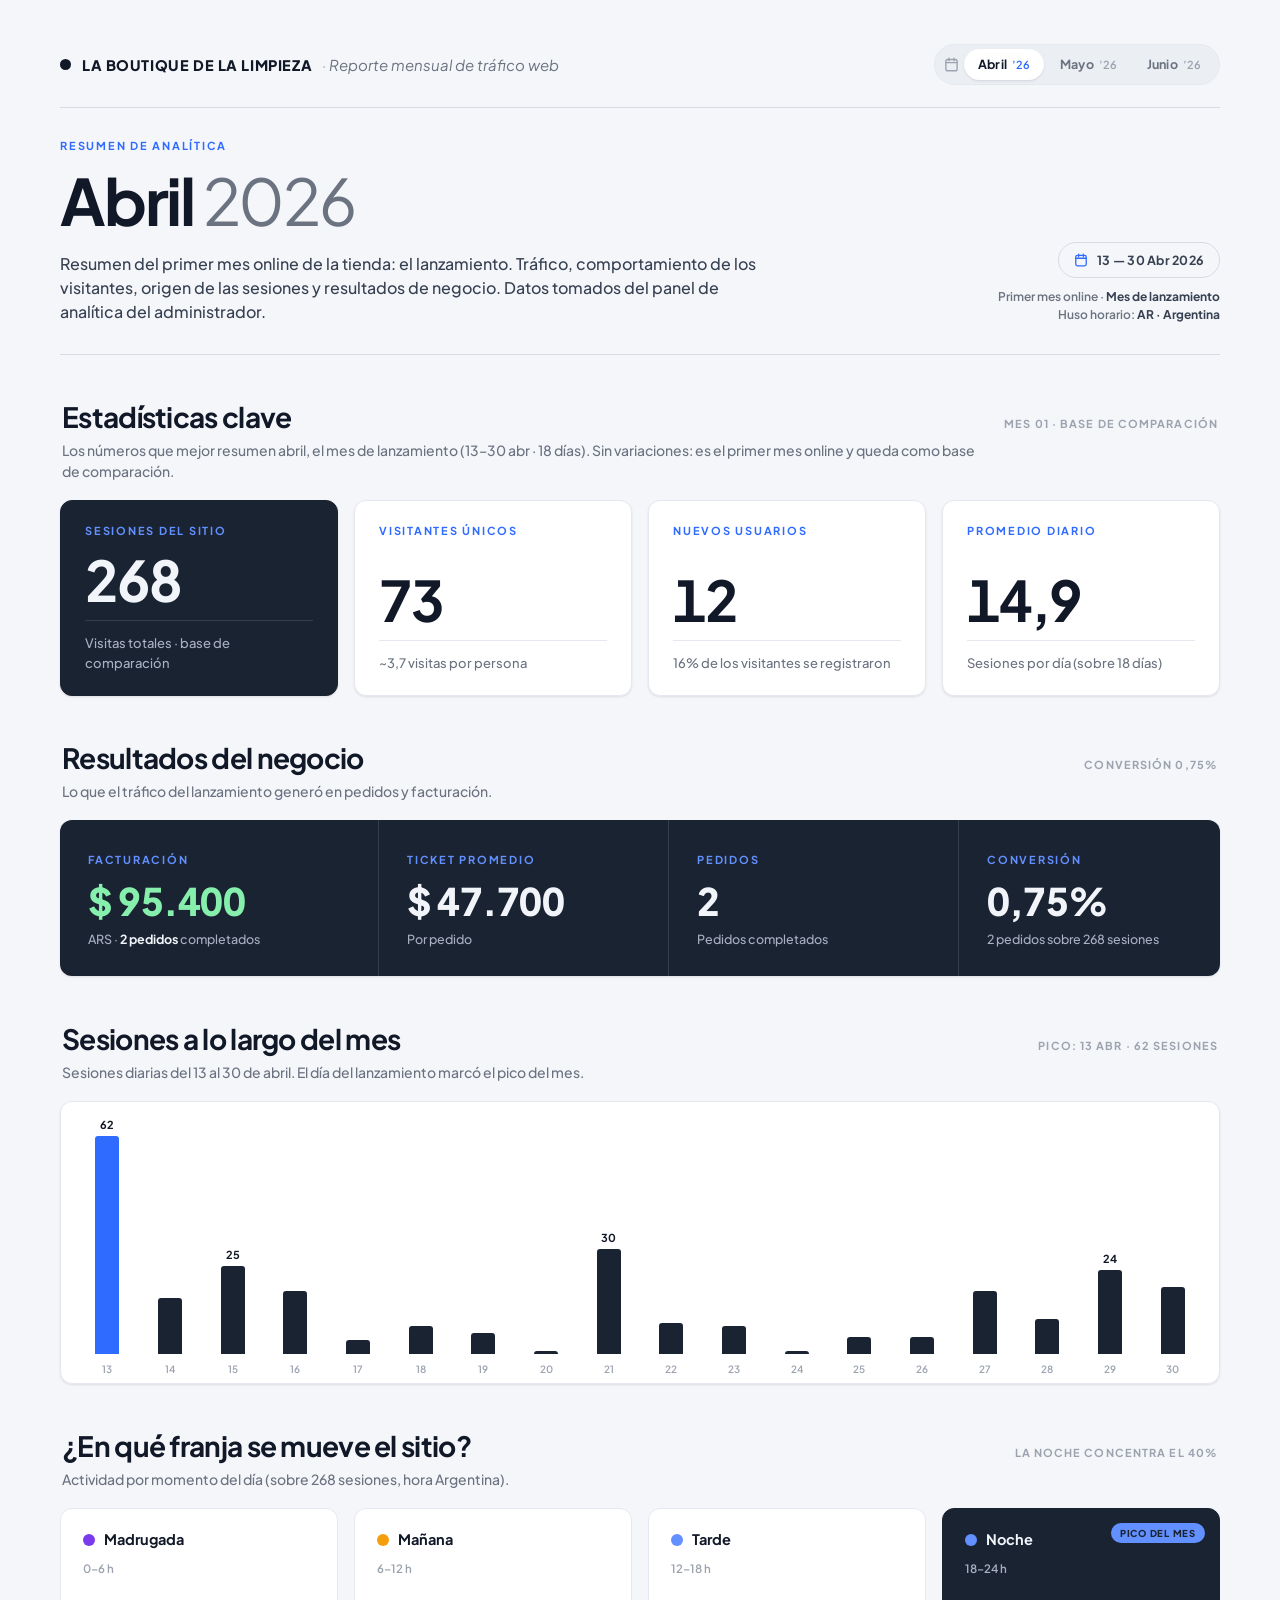
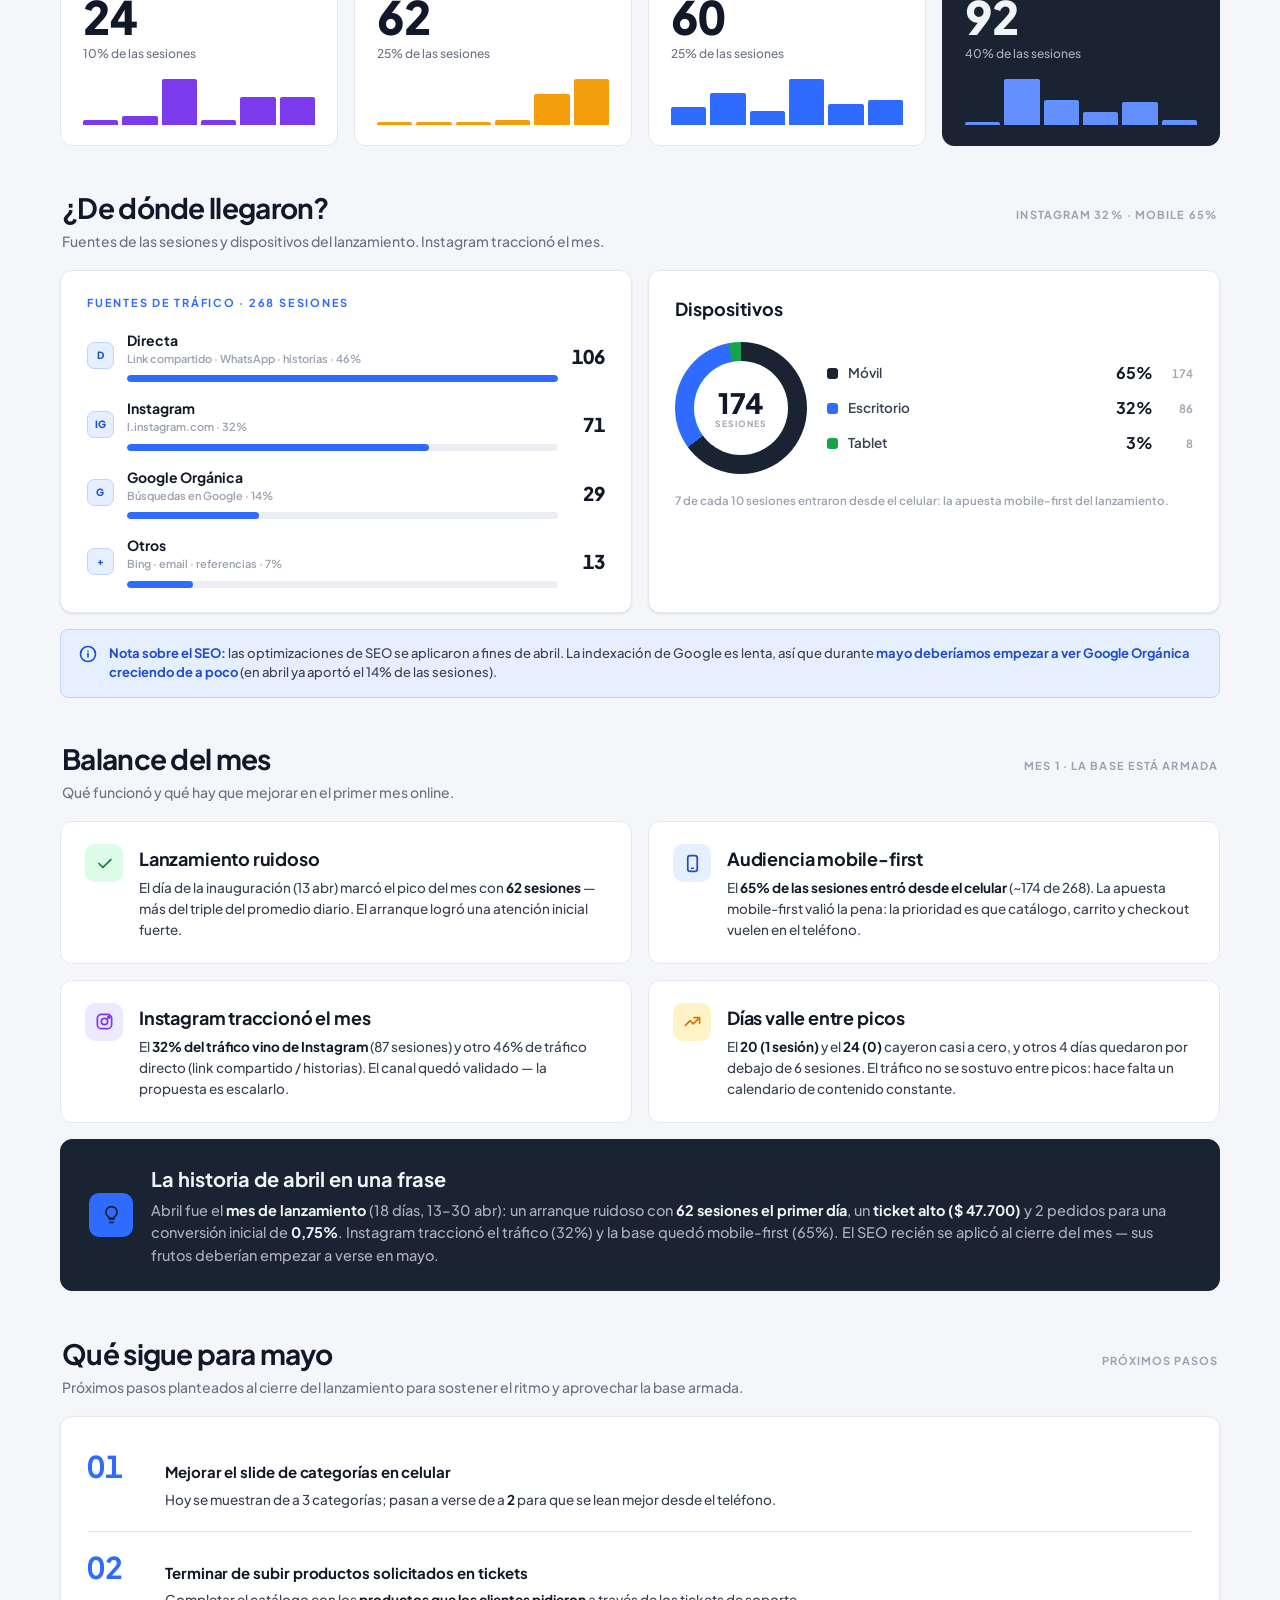
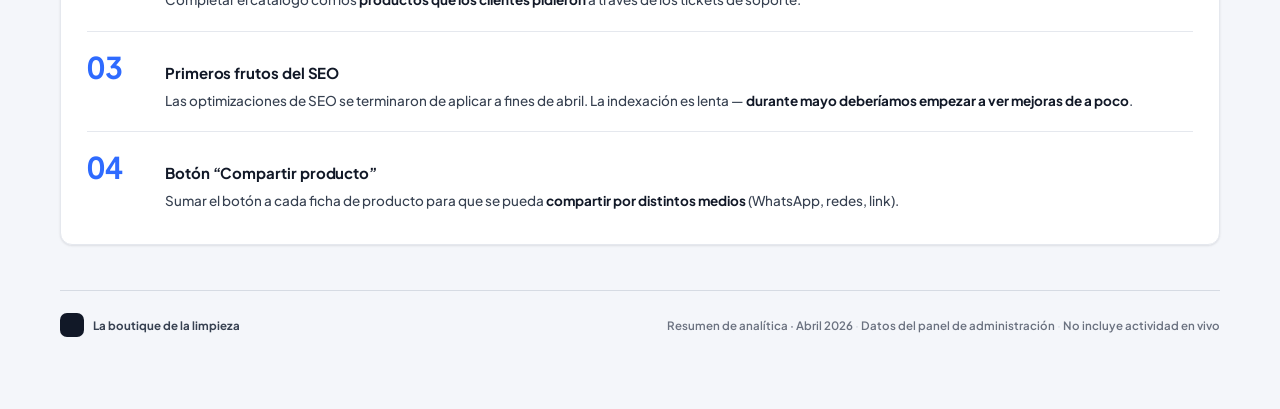
==== commit da4cb287: "Agregar reporte de Junio 2026 (cambios + próximos pasos) - junio.html: nueva página del reporte de j" ====
--- a/abril.html
+++ b/abril.html
@@ -25,6 +25,7 @@
         <span class="ms-ic" aria-hidden="true"><svg viewBox="0 0 24 24" fill="none" stroke="currentColor" stroke-width="2.2" stroke-linecap="round" stroke-linejoin="round"><rect x="3" y="4" width="18" height="18" rx="3"/><path d="M3 9h18M8 2v4M16 2v4"/></svg></span>
         <a class="ms-item is-active" href="abril.html" aria-current="page">Abril <i>’26</i></a>
         <a class="ms-item" href="index.html">Mayo <i>’26</i></a>
+        <a class="ms-item" href="junio.html">Junio <i>’26</i></a>
       </nav>
     </div>
     <div class="head-left">
--- a/report.css
+++ b/report.css
@@ -403,6 +403,107 @@
 .takeaway p { font-size: 14.5px; color: var(--on-dark-soft); margin: 0; font-weight: 500; line-height: 1.55; }
 .takeaway p b { color: var(--on-dark); font-weight: 700; }
 
+/* ---- featured "change" card: full width + multi-paragraph + screenshot ---- */
+.insight.insight-wide { grid-column: 1 / -1; }
+.insight.insight-wide .iw-body > p { margin-top: 0; line-height: 1.6; }
+.insight.insight-wide .iw-body > p + p { margin-top: 11px; }
+
+/* a wide (landscape) screenshot fills more of a full-width card */
+.shot.shot-wide .shot-btn { max-width: min(780px, 100%); }
+
+/* two screenshots side by side inside a wide card */
+.shot-row { display: grid; grid-template-columns: 1fr 1fr; gap: 18px; margin-top: 18px; align-items: start; }
+.shot-row .shot { margin-top: 0; }
+.shot-row .shot-btn { max-width: 100%; }
+.shot-row .shot-scroll { min-width: 0; }
+@media (max-width: 720px) { .shot-row { grid-template-columns: 1fr; } }
+
+/* scrollable "mini browser" frame for a full-page screenshot */
+.shot-scroll .browser {
+  border: 1px solid var(--border-strong); border-radius: 10px;
+  overflow: hidden; background: var(--card); box-shadow: var(--sh-card);
+}
+.browser-bar {
+  display: flex; align-items: center; gap: 6px;
+  padding: 8px 12px; background: var(--bg-2); border-bottom: 1px solid var(--border);
+}
+.browser-bar .bdot { width: 9px; height: 9px; border-radius: 50%; background: var(--border-strong); flex: none; }
+.browser-bar .burl {
+  margin-left: 8px; min-width: 0; flex: 1;
+  font-size: 11px; color: var(--ink-3); font-weight: 600;
+  white-space: nowrap; overflow: hidden; text-overflow: ellipsis;
+  background: var(--card); border: 1px solid var(--border); border-radius: 6px; padding: 3px 10px;
+}
+.browser-view { height: 300px; overflow-y: auto; overflow-x: hidden; -webkit-overflow-scrolling: touch; }
+.browser-view img { display: block; width: 100%; height: auto; }
+.browser-view::-webkit-scrollbar { width: 10px; }
+.browser-view::-webkit-scrollbar-track { background: var(--bg-2); }
+.browser-view::-webkit-scrollbar-thumb { background: var(--border-strong); border-radius: 6px; border: 2px solid var(--card); }
+
+/* screenshot thumbnail inside a card */
+.shot { margin: 18px 0 0; }
+.shot-btn {
+  display: block; position: relative; width: 100%; max-width: 460px;
+  padding: 0; border: 1px solid var(--border); border-radius: var(--r-inner);
+  background: var(--bg-2); overflow: hidden; cursor: zoom-in;
+  box-shadow: var(--sh-card);
+  transition: box-shadow .18s ease, transform .18s ease, border-color .18s ease;
+}
+.shot-btn:hover { box-shadow: var(--sh-soft); transform: translateY(-1px); border-color: var(--border-strong); }
+.shot-btn:focus-visible { outline: 2px solid var(--gold); outline-offset: 2px; }
+.shot-btn img { display: block; width: 100%; height: auto; }
+.shot-zoom {
+  position: absolute; right: 10px; bottom: 10px;
+  width: 30px; height: 30px; border-radius: 8px;
+  background: rgba(17, 24, 39, .78); color: #fff;
+  display: grid; place-items: center; backdrop-filter: blur(2px);
+}
+.shot-zoom svg { width: 15px; height: 15px; }
+.shot figcaption { margin-top: 9px; font-size: 11.5px; color: var(--label); font-weight: 600; }
+
+/* ============================================================ LIGHTBOX (image modal) */
+.lightbox {
+  position: fixed; inset: 0; z-index: 1000;
+  display: flex; align-items: center; justify-content: center;
+  padding: 4vmin;
+  background: rgba(10, 15, 25, .82);
+  -webkit-backdrop-filter: blur(2px); backdrop-filter: blur(2px);
+  opacity: 0; visibility: hidden;
+  transition: opacity .2s ease, visibility .2s ease;
+}
+.lightbox.open { opacity: 1; visibility: visible; }
+.lightbox-fig {
+  margin: 0; max-width: min(1100px, 96vw); max-height: 92vh;
+  display: flex; flex-direction: column; gap: 10px; align-items: center;
+  transform: scale(.96); transition: transform .2s ease;
+}
+.lightbox.open .lightbox-fig { transform: scale(1); }
+.lightbox-fig img {
+  max-width: 100%; max-height: 86vh; width: auto; height: auto;
+  object-fit: contain; border-radius: 12px; background: #fff;
+  box-shadow: 0 24px 60px -12px rgba(0, 0, 0, .6);
+}
+.lightbox-cap { color: rgba(255, 255, 255, .85); font-size: 12.5px; font-weight: 600; text-align: center; }
+.lightbox-cap[hidden] { display: none; }
+.lightbox-close {
+  position: absolute; top: 18px; right: 20px;
+  width: 42px; height: 42px; border-radius: 50%;
+  border: 1px solid rgba(255, 255, 255, .25); background: rgba(255, 255, 255, .12);
+  color: #fff; font-size: 26px; line-height: 1; cursor: pointer;
+  display: grid; place-items: center; transition: background .15s ease;
+}
+.lightbox-close:hover { background: rgba(255, 255, 255, .24); }
+.lightbox-close:focus-visible { outline: 2px solid #fff; outline-offset: 2px; }
+body.lightbox-open { overflow: hidden; }
+@media (max-width: 640px) {
+  .lightbox-close { top: 12px; right: 12px; width: 38px; height: 38px; font-size: 23px; }
+  .shot-btn { max-width: 100%; }
+}
+@media (prefers-reduced-motion: reduce) {
+  .lightbox, .lightbox-fig, .shot-btn { transition: none; }
+  .lightbox-fig { transform: none; }
+}
+
 /* ============================================================ INSIGHT BAND (recurring strip) */
 .band { display: flex; align-items: center; gap: 12px; border-radius: var(--r-inner); padding: 14px 20px; font-size: 13.5px; font-weight: 500; line-height: 1.45; }
 .band.dark { background: var(--ink-card); color: var(--on-dark-soft); }
